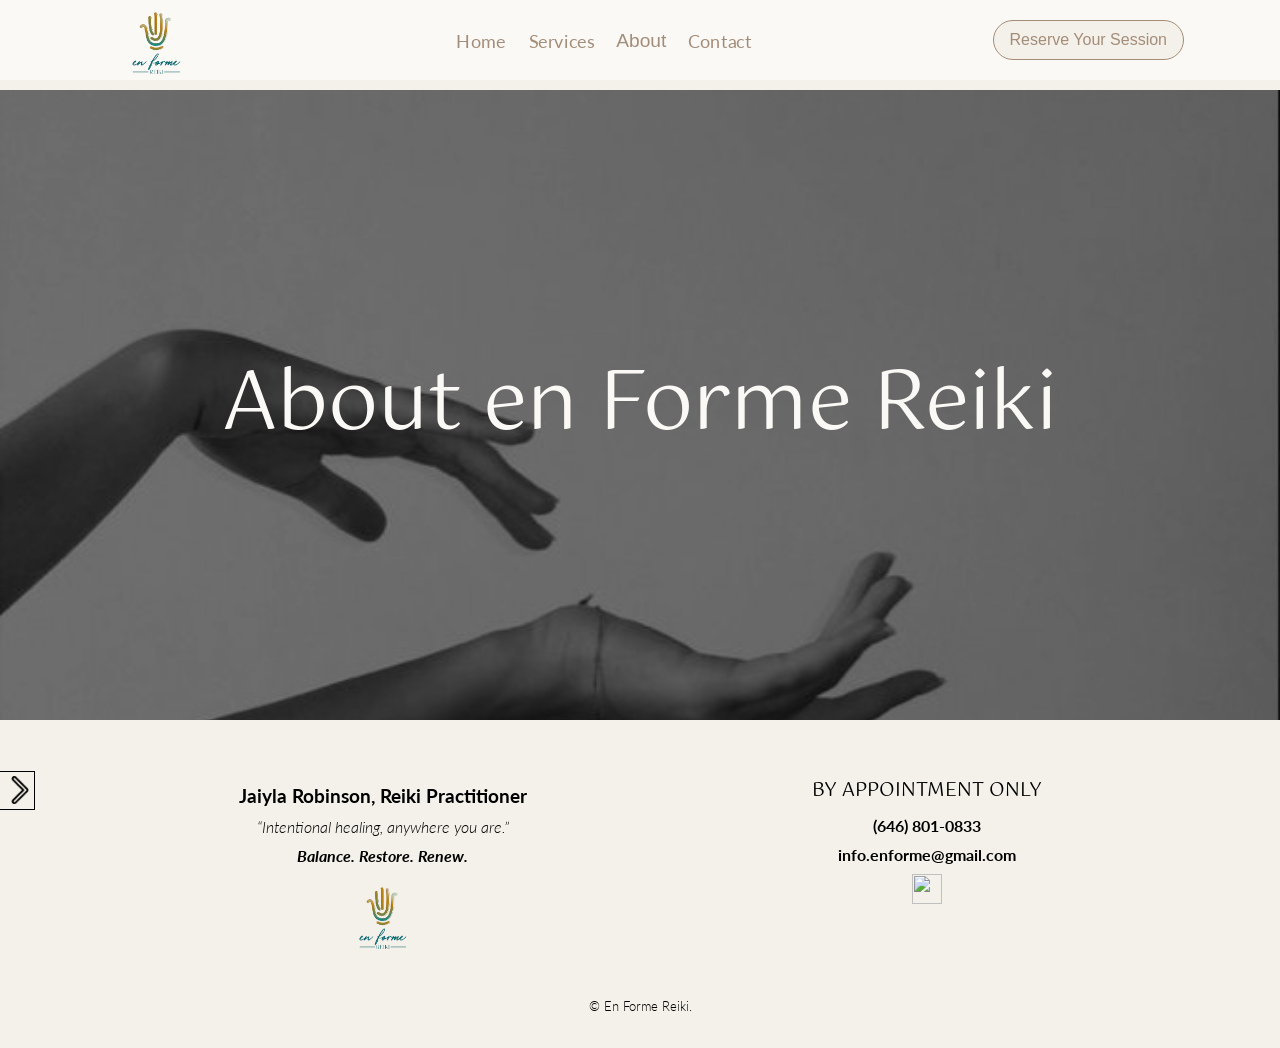
==== about-enforme.html @ 1555f970 "updated pages and content" ====
<!DOCTYPE html>
<html lang="en">
<head>
    <meta charset="UTF-8">
    <meta name="viewport" content="width=device-width, initial-scale=1.0">
    <title>En Forme Reiki - About</title>
    <link rel="shortcut icon" href="./assets/images/logo-only.png" type="image/x-icon">
    <link rel="stylesheet" href="./styles/styles.css">
   <link rel="preconnect" href="https://fonts.googleapis.com">
<link rel="preconnect" href="https://fonts.gstatic.com" crossorigin>
<link href="https://fonts.googleapis.com/css2?family=Gotu&family=Lato:ital,wght@0,100;0,300;0,400;0,700;0,900;1,100;1,300;1,400;1,700;1,900&display=swap" rel="stylesheet">
<link rel="stylesheet" href="https://cdn.jsdelivr.net/npm/swiper@11/swiper-bundle.min.css" />
</head>
<body>
   <nav>
        <div class="close">
            <div class="bar"></div>
            <div class="bar"></div>
            <div class="bar"></div>
        </div>
        <div class="navbar">
            <div class="logo">
                <a href="./index.html"><img src="./assets/images/logo.png" alt=""></a>
                
            </div>
            <ul class="nav-links">
                <a href="./index.html">
                    <li>Home</li>
                </a>
                <a href="./services.html">
                    <li>Services</li>
                </a>
              <div class="dropdown">
  <button class="dropbtn">About</button>
  <div class="dropdown-content">
    <a href="./about.html">Usui Shiki Ryoho Reiki</a>
    <a href="./about-enforme.html">en Forme Reiki</a>

  </div>
</div>
                <a href="./contact.html">
                    <li>Contact</li>
                </a>
            </ul>
            
                <a href="" class="cta"><button>Reserve Your Session</button></a>
            
        </div>
    </nav>
    <section id="enforme-hero">
        <img src="./assets/images/bg.jpg" alt="">
        <h1>About en Forme Reiki</h1>
    </section>
    <div class="sticky-cta">
        <a href="" class="cta"><button>Reserve Your Session</button></a>
        <img src="./assets/icons/right-arrow.png" alt="">
    </div>
     <footer>
        <div class="footer-container">
  <div class="footer-wrap">
            <div class="logo">
            <img src="./assets/images/logo.png" alt="">
        </div>
            <h4>Jaiyla Robinson, Reiki Practitioner</h4>
        <span>“Intentional healing, anywhere you are.”</span>    
        <strong><em>Balance. Restore. Renew.</em></strong>
        
        </div>
        <div class="footer-socials">
            <h3>BY APPOINTMENT ONLY</h3>
            <h4>(646) 801-0833</h4>
            <h4><a style="color:black;" href="mailto:info.enforme@gmail.com">info.enforme@gmail.com</a></h4>
            <a href="https://www.instagram.com/enforme.reiki?igsh=ZTB6aHZ5ZW0xNWhv" target="_blank"><img src="./assets/icons/instagram.png" alt=""></a>
        </div>
        </div>
      
        
        <p>&#169;<span class="year"> </span>En Forme Reiki.</p>
    </footer>
    <script src="./scripts/faqs.js"></script>
</body>
</html>
---- styles/styles.css ----
*{
    margin:0;
    padding:0;
    box-sizing: border-box;
}
html{
    scroll-behavior: smooth;
}
body{
    font-family: 'Lato',sans-serif;
    background: var(--mist);
}
h1,h2,h3{
    font-family: 'Gotu',sans-serif;
}
h1{
    font-size: 3rem;
    font-weight: 400;
}
h3{
    font-weight: 100;
}
p{
    line-height: 1.5;
}
:root{
 --primary: #a48d78;
 --secondary:#c8b9a4;
 --oat:#e6dac8;
 --mist:#f4f1ea;
 --white:#faf9f6;
}
nav{
    width: 100%;
    background: var(--white);
    position: fixed;
    top:0;
    z-index: 10;
}
.cta button:hover{
    cursor: pointer;
    background: var(--secondary);
    color: var(--white);
    border: 1px solid var(--secondary);
}
.buttons{
    display: flex;
    width: 100%;
    justify-content: center;
    align-items: center;
    gap:40px;
}
.cta button,.card button,.buttons button{
    border: 1px solid var(--primary);
    border-radius: 30px;
    width: max-content;
    padding: .6rem 1rem;
    background: var(--mist);
    color:var(--primary);
    font-size: 1rem;
    transition: .3s ease;
}
.buttons button{
    background-color: var(--primary);
    color:var(--mist);
    cursor: pointer;
}
.buttons button:hover{
    background: var(--white);
    color:var(--primary);
}

.logo{
    width: 120px;
    height: 80px;
    position: relative;
}
.logo img{
    position: absolute;
    width: 100%;
    height: 100%;
    object-fit: contain;
    /* margin-top:-5px; */
    /* padding:.5rem; */
}
.navbar{
    display: flex;
    width: 85%;
    margin: auto;
    justify-content: space-between;
    align-items: center;
}
.nav-links{
    display: flex;
    list-style: none;
    align-items: center;
    gap:20px;
    font-size: 1.2rem;
    transition: .3s ease;
}
.nav-links li:hover .nav-links li{
    border-bottom: 1px solid var(--primary);
    scale: 1;
    
}
.dropdown {
  position: relative;
}

/* Style the dropdown button */
.dropbtn {
  background-color:var(--white);
  color: var(--primary);
  /* padding: 16px; */
  font-size: 1.2rem;
  border: none;
  cursor: pointer;
}

/* Dropdown content */
.dropdown-content {
  display: none;
  position: absolute;
  background-color: #f9f9f9;
  min-width: 200px;
  box-shadow: 0px 8px 16px 0px rgba(0,0,0,0.2);
}

/* Links inside dropdown content */
.dropdown-content a {
  color: var(--primary);
  padding: 12px 16px;
  text-decoration: none;
  display: block;
}

/* Change color of dropdown links on hover */
.dropdown-content a:hover {
  background-color: #f1f1f1
}

/* Show the dropdown content on hover */
.dropdown:hover .dropdown-content {
  display: block;
}

/* Change background color of dropdown button on hover */


.nav-links li{
    scale: 0.95;
    transition: .3s ease;
    
}
a{
    text-decoration: none;
    color:var(--primary);
}
.sticky-cta{
    position: fixed;
    bottom:10%;
    left:-190px;
    z-index: 10;
    width: 225px;
    display: flex;
    justify-content: space-between;
    align-items: center;
    transition: .3s ease;
    background: var(--mist);
    cursor: pointer;
    border:1px solid black;
}
.sticky-cta img{
    width: 28px;
    object-fit: contain;
    transition: .3s ease;
}
.sticky-cta.active{
    left:0;
}
.sticky-cta.active:hover > img{
    transform: translateX(-15px) rotateY(180deg);
}
.sticky-cta.active > img{
    transform: rotateY(180deg) translateX(10px);
    transition: .3s ease;
}
.sticky-cta .cta button{
    /* width: 0; */
    /* opacity: 0; */
    border-radius: 0;
    border: 0;
}
.sticky-cta:hover > img{
transform: translateX(3px);
}
section{
    width: 100%;
    min-height: 90vh;
    position: relative;
    top:10vh;
}
.wrapper{
    width: 85%;
    height: 100%;
    margin: auto;
    display: flex;
    flex-direction: column;
    justify-content: center;
    align-items: center;
    /* position: relative; */
}
#hero{
    min-height: 100vh;
}
#hero .hero-headings{
    text-align: center;
}
#hero img,#hero video{
position: absolute;
width: 100%;
height: 100%;
object-fit: cover;
filter: brightness(.5);
}
#hero .cta button{
    width: auto;
    padding:1rem 1rem;
    background: var(--primary);
    color:var(--white)
}
#hero .cta button:hover{
    background: var(--mist);
    color: var(--primary);
}
.hero-headings{
  position: absolute;
    display: flex;
    flex-direction: column;
    gap: 20px;
    top: 35%;
    /* left: 5%; */
    color: var(--mist);
    /* width: 45%; */
    /* height: 85%; */
    justify-content: center;
    align-items: center;
}
.hero-headings h1{
    /* width: 65%; */
    line-height: 1.2;
}
#about{
    height: 90vh!important;
    min-height: 0!important;
}
#about img{
    width: 130px;
}
.img-wrap{
    
}
#about .wrapper{
    display: flex;
    flex-direction: column;
    justify-content: center;
    align-items: center;
    /* height: 100%; */
    text-align: center;
    gap:20px;
    
}
#about h2{
    font-size: 1.8rem;
    width: 65%;
    color:var(--primary);
    color: black;
}
#about h4{
    /* color:var(--secondary); */
    color:#877459;
    font-size: 1.1rem;
    font-weight: 400;
    width: 65%;
    line-height: 1.5;
    /* opacity: .5; */
}

/*split screen */
#third{
    background: var(--primary);
    
}
#third h2{
    color: var(--mist);
    font-size: 3rem;
    position: absolute;
    z-index: 3;
    top:50px;
    /* padding-top: 50px; */
    
}


.gallery h3 {
	font-size:clamp(2rem, 3vw, 6em);
    color:var(--white);
}

.gallery p {
	font-size:clamp(1rem, 1.5vw, 1.5em);
	line-height:1.4;
    color: var(--oat);
    width: 85%;
}


.gallery {
  display:flex;	
  /* outline:1px solid red; */
}

.left {
	width:45vw;
    position: relative;
    left:0!important;
}

.right {
	height:100vh;
	/* outline:1px solid purple; */
	width:60%;
	display:flex;
	flex-direction:column;
	justify-content:center;
    align-items: center;
    right:0!important;
}

.desktopContent {
	margin:auto;
	/* width:80%; */
}

.desktopContentSection {
	min-height:100vh;
	/* outline:1px solid green; */
	display:flex;
	flex-direction:column;
	justify-content:center;
    gap:20px;
}
.desktopContentSection button{
    width: auto;
    padding:1rem;
    background-color: var(--mist);
    border-radius: 30px;
    font-family: 'Lato',sans-serif;
    font-weight: 400;
    font-size: 1rem;
    border: 1px solid var(--secondary);
    /* color:var(--oat); */
}

.desktopPhotos {
	width: 30vw;
    height: 25vw;
	border-radius:20px;
	position:relative;
	overflow:hidden;
	box-shadow:4px 4px 4px rgba(0, 0, 0, 0.4);
}

.desktopPhoto {
	position:absolute;
	width:100%;
	height:100%;
}
.desktopPhoto img{
    position:absolute;
	width:100%;
	height:100%;
    object-fit:cover;
}








/* small screen / mobile layout */
.mobileContent {
	display:none;
	width:80vw;
}

.mobilePhoto img{
	width:80vw;
	height:80vw;
	margin-top:5em;
	border-radius:6vw;
    object-fit: cover;
}


#testimonials{
position: relative;
}
#testimonials .bg{
position: absolute;
width: 100%;
height: 100%;
z-index: -1;
/* opacity: .5; */
object-fit: cover;
filter: brightness(.6);
}
/* services section */
#services h2,#testimonials h2{
    margin:20px auto 10px auto;
    color: var(--primary);
    font-size:3rem;
}
#testimonials h2{
    color:var(--mist);
}
.service-wrapper{
    display: grid;
    grid-template-columns: repeat(4,1fr);
    place-items: center;
    /* width: 85%; */
    padding:1rem;
    gap:40px 20px;
}
.card{
    display: flex;
    flex-direction: column;
    justify-content: center;
    align-items: center;
    /* padding:2rem; */
    gap:10px;
    text-align: center;
    border: 2px solid var(--oat);
    border-radius: 16px;
    width: 100%;
    transition: .3s ease;
}
.card:hover{
    scale: 1.05;
}
.card img{
    width: 100%;
    height: 350px;
    border-radius: 15px 15px 0 0 ;
    background: var(--mist);
}

.card p{
    width: 90%;
    font-weight: 300;
    line-height: 1.5;
}
.card h3{
    font-size: 1.2rem;
    color: var(--primary);
    margin:5px auto;
}
.card button{
    margin:5px auto 10px auto;
}
.card button:hover{
    background-color: var(--primary);
    cursor: pointer;
}
.card button:hover a{
    color:var(--white);
    
}
.card a{
    border-radius: 25px;
    padding: 0;
}
.card span,.card h3{
    font-weight: 600;
}
.card span{
    color:var(--primary);
    font-size: 1.5rem;
}
footer{
    position: relative;
    top:10vh;
}
footer .logo{
  order:1;
}
.footer-socials h3{
margin-top: -25%;
}
.footer-socials img{
    width: 30px;
    height: 30px;
}
.footer-container{
    display: flex;
    width: 85%;
    margin: auto;
    align-items: center;
    justify-content: space-around;
    /* color: var(--primary)!important; */
}
footer,.footer-wrap,.footer-socials{
    display: flex;
    flex-direction: column;
    justify-content:flex-end;
    align-items: center;
    gap:10px;
    padding: 2rem 0;
    height: 100%;
}
.footer-wrap h4{
    font-size: 1.2rem;
}
.footer-wrap span{
    font-size: 1rem;
    font-weight: 300;
    font-style: italic;
}
.footer-wrap{
    display: flex;
}
footer p{
    font-weight: 300;
    /* margin:20px auto; */
    font-size: .8rem;
}
#news {
/* background-image: url('../assets/images/home-1-background-4.webp')!important; */
display: grid;
place-items: center;
}
#news .bg{
    position: absolute;
    width: 100%;
    height: 100%;
    object-fit: cover;
    z-index: -1;
    opacity: .5;
}
.holder{
    display: flex;
    justify-content: center;
    align-items: center;
    gap:20px;
}
.left-holder{
    width: 30vw;
    height: 500px;
    position: relative;
}
.left-holder img{
    position: absolute;
    width: 100%;
    height: 100%;
    object-fit: cover;
    border-radius: 20px;
}
.right-holder{
    width: 50%;
    display: flex;
    flex-direction: column;
    margin-left:40px;
    gap:10px;
}
.right-holder h2{
    color:var(--primary);
}
.right-holder h4{
    color:var(--primary);
    font-size: 1.5rem;
}
.right-holder p{
    color:var(--secondary);
    font-size: 1.1rem;
}
.form{
    display: flex;
    justify-content: flex-start;
    align-items: center;
    gap:5px;
    margin-top:20px;
}
.form input{
    width: 250px;
    padding:1rem;
    border-radius: 30px;
    /* border: 0; */
}
.form button{
    width: 150px;
    padding: 1rem;
    border-radius: 30px;
    border: 0;
    background: var(--oat);
    font-size: 1rem;
    font-weight: 400;
    font-family: 'Lato',sans-serif;
    color:var(--white);
}
.close{
    position: absolute;
    right:5%;
    top:40%;
    display: none;
}
.close.active .bar:nth-of-type(1){
 transform: rotateZ(45deg) translateY(7px);
}
.close.active .bar:nth-of-type(2){
    opacity: 0;
}
.close.active .bar:nth-of-type(3){
 transform: rotateZ(-45deg) translateY(-7px);
}
.bar{
    width: 20px;
    height: 3px;
    background: black;
    margin:2px auto;
    transition: .3s ease;
}

/* swiper  */
.swiper {
      width: 100%;
      height: 100%;
      margin-top:5%;
    }
.swiper-button-next,.swiper-button-prev{
    color:var(--primary)!important;
}
    .swiper-slide {
      text-align: center;
      font-size: 18px;
      font-family: 'Lato',sans-serif!important;
      background: #faf9f6ef;
      display: flex!important;
      flex-direction: column;
      justify-content: center;
      /* align-items: center; */
      padding: 2rem 5rem;
      gap:10px;
      text-align: left!important;
      /* width: 85%!important; */
      /* margin:0 auto!important; */
      text-align: left;
      height: 50vh!important;
      
    }
.swiper-slide h3{
    margin:40px 40px 0 auto;
    text-align: right;
    color:var(--primary);
}
.swiper-slide p{
    text-align: left;
}
    .swiper-slide img {
      display: block;
      width: 100%;
      height: 100%;
      object-fit: cover;
    }

    /* services page */
    #services-hero h1,#about-hero h1,#enforme-hero h1{
        color:var(--white);
        position: absolute;
        top:50%;
        left:50%;
        transform: translate(-50%,-50%);
        font-size: 5rem;
        width: 100%;
        display: inline;
        text-align: center;
        /* font-family: 'Lato',sans-serif; */
    }
    #about{
        background: var(--secondary);
        height: 100%!important;
        padding:50px 0;
    }
    #about .wrapper{
        /* flex-direction: row;  */
        gap:40px;
    }
    #about .wrap{
        display: flex;
        flex-direction: column;
        gap:10px;
        justify-content: center;
    }
    #about h4{
        width: 60%;
        color:var(--white);
    }
    #about img{
        width: 400px;
        /* height: 450px; */
    }
#services-hero, #about-hero,#enforme-hero{
    top:10vh;
    min-height: 70vh;
}
#services-hero img, #about-hero img,#enforme-hero img{
    position: absolute;
    width: 100%;
    height: 100%;
    object-fit: cover;
    filter:brightness(.6);
    z-index: -1;
}   

#all-services h3{
    margin-top:50px;    
    width: 65%;
    color:var(--primary);
    text-align: center;
}
.all-services{
    display: flex;
    flex-direction: column;
    gap:40px;
    margin-top: 40px;
    width: 100%;
}
.serv{
    display: flex;
    flex-direction: column;
    gap:20px;
    width: 65%;
    margin: auto;
    text-align: center;
}
@media screen and (max-width: 599px) {
	.left {
		display:none;
	}
	
	.right {
		height:auto;
		width:100%;
		align-items:center;	
	}	
	
	.desktopPhotos {
		display:none;
	}
	
	.mobileContent {
		display:block;
	}
	

}
@media screen and (min-width:280px) and (max-width:599px) {
    h1{
        font-size: 2rem;
    }
    .hero-headings{
        text-align: center;
    }
    #about h2{
        font-size: 1.5rem;
        width: 90%;
    }
    #about h4{
        width: 90%;
    }
.service-wrapper{
    grid-template-columns: 1fr;
}    
.holder{
    flex-direction: column;
}
.left-holder,.right-holder{
    width: 85%;
    margin: auto;
    /* padding:1rem; */
}

.form input{
    width: 200px;
}
.wrapper,.service-wrapper{
    width: 100%;
}
.navbar{
    flex-direction: column;
}
.nav-links{
    height: 100vh;
    flex-direction: column;
    justify-content: center;
    position: absolute;
    left:-100%
}
.close {
    display: block;
    z-index: 11;
}
nav .cta{
    display: none;
}
.logo{
    height: 80px;
    z-index: 11;
}
.nav-links.active{
    width: 100%;
left:0;
z-index: 10;
background: var(--mist);
}
}
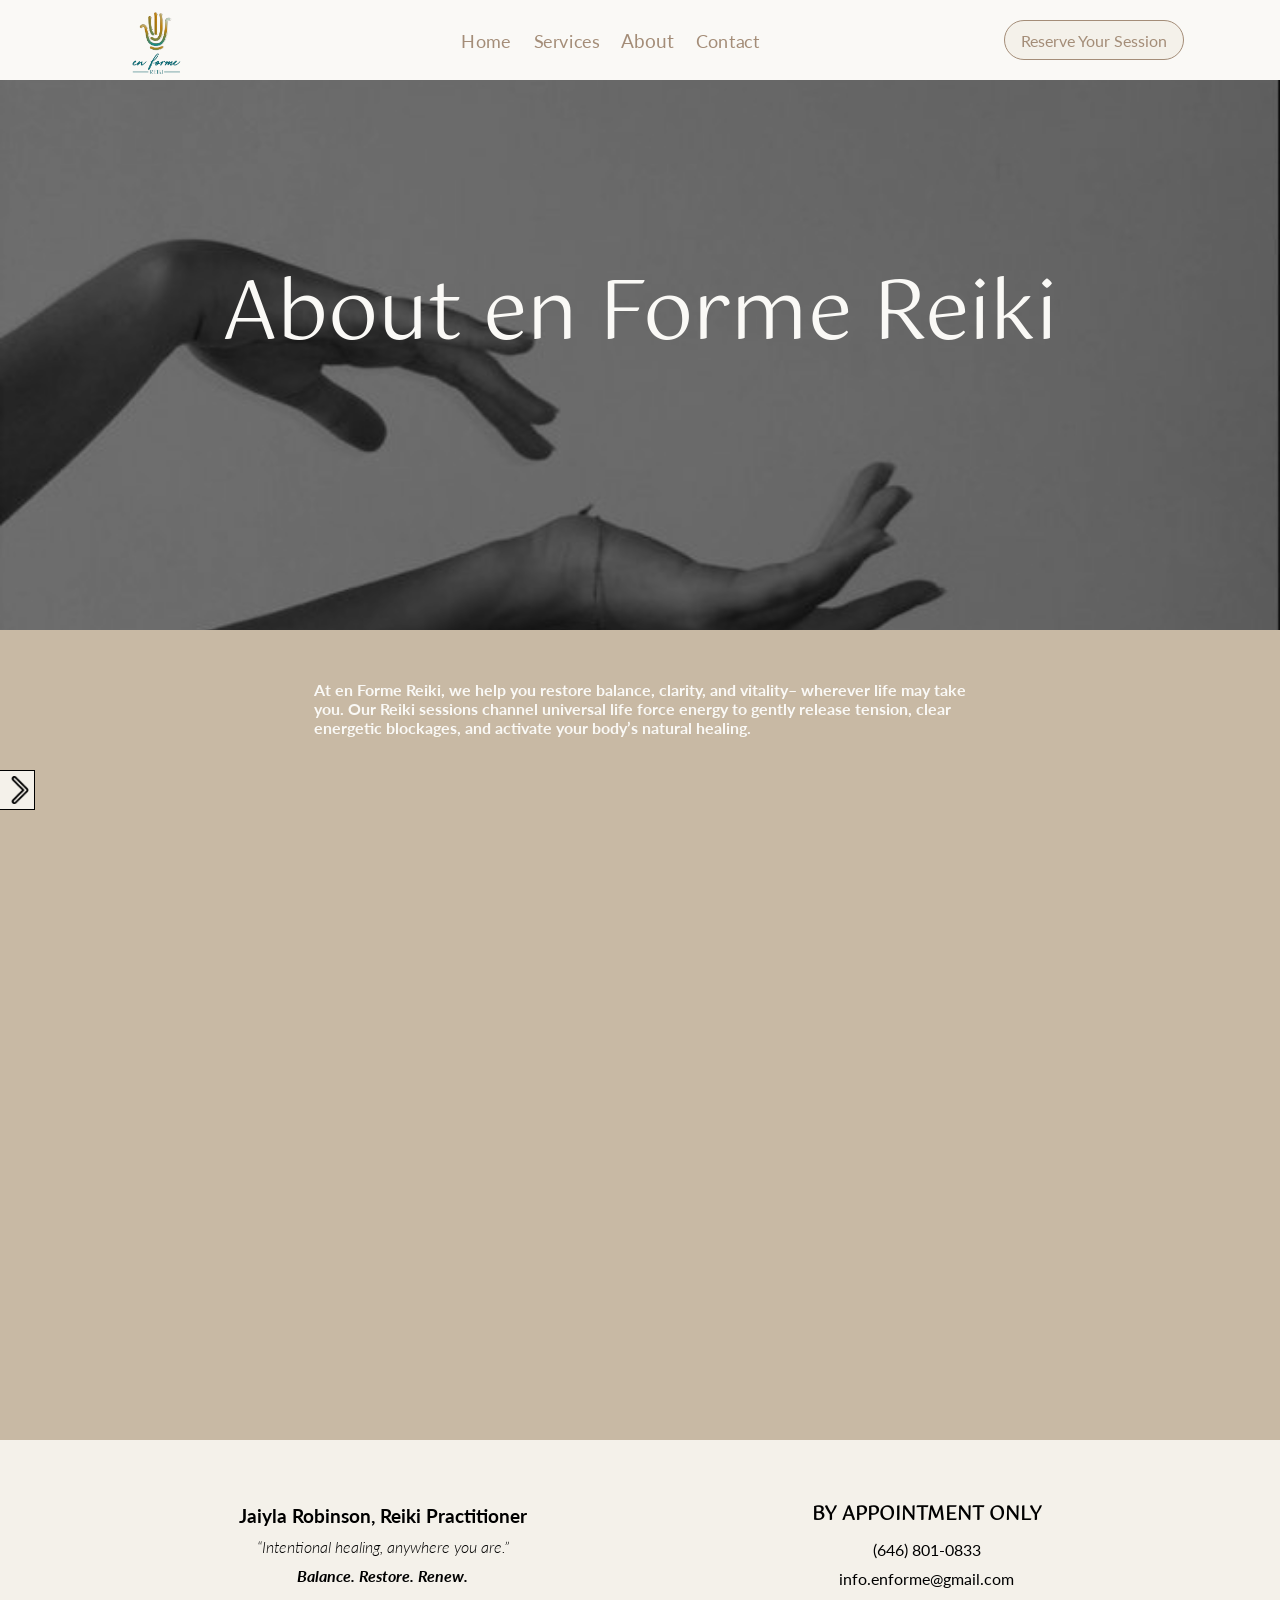
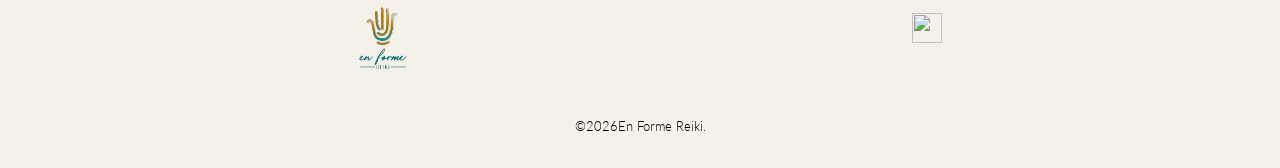
==== commit 0c834650: "more content added" ====
--- a/about-enforme.html
+++ b/about-enforme.html
@@ -51,6 +51,14 @@
         <img src="./assets/images/bg.jpg" alt="">
         <h1>About en Forme Reiki</h1>
     </section>
+    <section id="about-enforme">
+        <div class="wrapper">
+
+            <h4>At en Forme Reiki, we help you restore balance, clarity, and vitality–  wherever life may take you. Our Reiki sessions channel universal life force energy to gently release tension, clear energetic blockages, and activate your body’s natural healing.</h4>
+
+        </div>
+
+    </section>
     <div class="sticky-cta">
         <a href="" class="cta"><button>Reserve Your Session</button></a>
         <img src="./assets/icons/right-arrow.png" alt="">
@@ -78,5 +86,6 @@
         <p>&#169;<span class="year"> </span>En Forme Reiki.</p>
     </footer>
     <script src="./scripts/faqs.js"></script>
+    <script>document.querySelector('.year').textContent = new Date().getFullYear();</script>
 </body>
 </html>
--- a/styles/styles.css
+++ b/styles/styles.css
@@ -29,6 +29,7 @@
  --oat:#e6dac8;
  --mist:#f4f1ea;
  --white:#faf9f6;
+ --swiper-navigation-size: 60px;
 }
 nav{
     width: 100%;
@@ -36,6 +37,11 @@
     position: fixed;
     top:0;
     z-index: 10;
+}
+button{
+    font-family: 'Lato',sans-serif;
+    font-weight: 400;
+    transition: .3s ease;       
 }
 .cta button:hover{
     cursor: pointer;
@@ -198,7 +204,7 @@
     width: 100%;
     min-height: 90vh;
     position: relative;
-    top:10vh;
+    /* top:10vh; */
 }
 .wrapper{
     width: 85%;
@@ -253,6 +259,7 @@
 #about{
     height: 90vh!important;
     min-height: 0!important;
+    background: var(--white)!important;
 }
 #about img{
     width: 130px;
@@ -278,7 +285,7 @@
 }
 #about h4{
     /* color:var(--secondary); */
-    color:#877459;
+    color:#2a2a2a!important;
     font-size: 1.1rem;
     font-weight: 400;
     width: 65%;
@@ -289,7 +296,11 @@
 /*split screen */
 #third{
     background: var(--primary);
+    min-height: auto!important;
     
+}
+#third .wrapper{
+    min-height: 70vh;
 }
 #third h2{
     color: var(--mist);
@@ -301,24 +312,25 @@
     
 }
 
+.gallery {
+  display:flex;	
+  margin-top:150px;
+  padding:2rem 0;
+}
 
 .gallery h3 {
-	font-size:clamp(2rem, 3vw, 6em);
+	font-size:clamp(2rem, 2vw, 6em);
     color:var(--white);
 }
 
 .gallery p {
-	font-size:clamp(1rem, 1.5vw, 1.5em);
+	font-size:clamp(1rem, 1.2vw, 1.5em);
 	line-height:1.4;
     color: var(--oat);
     width: 85%;
 }
 
 
-.gallery {
-  display:flex;	
-  /* outline:1px solid red; */
-}
 
 .left {
 	width:45vw;
@@ -327,7 +339,7 @@
 }
 
 .right {
-	height:100vh;
+	height:70vh;
 	/* outline:1px solid purple; */
 	width:60%;
 	display:flex;
@@ -343,7 +355,7 @@
 }
 
 .desktopContentSection {
-	min-height:100vh;
+	min-height:70vh;
 	/* outline:1px solid green; */
 	display:flex;
 	flex-direction:column;
@@ -363,12 +375,13 @@
 }
 
 .desktopPhotos {
-	width: 30vw;
+	width: 35vw;
     height: 25vw;
 	border-radius:20px;
 	position:relative;
 	overflow:hidden;
 	box-shadow:4px 4px 4px rgba(0, 0, 0, 0.4);
+    bottom:10%;
 }
 
 .desktopPhoto {
@@ -407,15 +420,16 @@
 
 #testimonials{
 position: relative;
-}
-#testimonials .bg{
+/* background: var(--mist); */
+}
+#testimonials .bg,#retreat .bg{
 position: absolute;
 width: 100%;
 height: 100%;
 z-index: -1;
 /* opacity: .5; */
 object-fit: cover;
-filter: brightness(.6);
+filter: brightness(.6) sepia(.7) blur(2px);
 }
 /* services section */
 #services h2,#testimonials h2{
@@ -424,7 +438,7 @@
     font-size:3rem;
 }
 #testimonials h2{
-    color:var(--mist);
+    color:var(--white);
 }
 .service-wrapper{
     display: grid;
@@ -491,17 +505,25 @@
 }
 footer{
     position: relative;
-    top:10vh;
+    /* top:10vh; */
 }
 footer .logo{
   order:1;
 }
 .footer-socials h3{
-margin-top: -25%;
+margin-top: -15%;
+font-weight: 800;
+}
+.footer-socials h4{
+
+    font-weight: 400;
+    font-size: 1rem;
 }
 .footer-socials img{
     width: 30px;
     height: 30px;
+    position: relative;
+    margin-top:15px;
 }
 .footer-container{
     display: flex;
@@ -640,6 +662,8 @@
     }
 .swiper-button-next,.swiper-button-prev{
     color:var(--primary)!important;
+    /* width: 20px!important; */
+      /* height: 20px!important; */
 }
     .swiper-slide {
       text-align: center;
@@ -649,7 +673,7 @@
       display: flex!important;
       flex-direction: column;
       justify-content: center;
-      /* align-items: center; */
+      align-items: center;
       padding: 2rem 5rem;
       gap:10px;
       text-align: left!important;
@@ -666,6 +690,7 @@
 }
 .swiper-slide p{
     text-align: left;
+    font-weight: 300;
 }
     .swiper-slide img {
       display: block;
@@ -687,31 +712,45 @@
         text-align: center;
         /* font-family: 'Lato',sans-serif; */
     }
-    #about{
+    #about,#about-enforme{
         background: var(--secondary);
         height: 100%!important;
         padding:50px 0;
     }
-    #about .wrapper{
+    #about .wrapper,#about-enforme .wrapper{
         /* flex-direction: row;  */
         gap:40px;
     }
     #about .wrap{
         display: flex;
         flex-direction: column;
-        gap:10px;
+        gap:5px;
         justify-content: center;
     }
-    #about h4{
+    #about h4,#about-enforme h4{
         width: 60%;
         color:var(--white);
     }
+   .zoom{
+    width: 10%!important;
+
+   }
     #about img{
         width: 400px;
         /* height: 450px; */
     }
+    .about span:first-of-type{
+        margin-top:10px;
+    }
+    .about span{
+        color:#2a2a2a;
+        font-style: italic;
+    }
+    .about .wrapper{
+        /* flex-direction: row!important; */
+    }
 #services-hero, #about-hero,#enforme-hero{
-    top:10vh;
+    /* top:10vh; */
     min-height: 70vh;
 }
 #services-hero img, #about-hero img,#enforme-hero img{
@@ -730,20 +769,262 @@
     text-align: center;
 }
 .all-services{
-    display: flex;
-    flex-direction: column;
-    gap:40px;
+     display: grid;
+    grid-template-columns: repeat(4,1fr);
+    gap:20px;
     margin-top: 40px;
     width: 100%;
+    padding:3rem 0;
+}
+#all-services .all-services{
+    display: flex;
+    flex-direction: row;
+    align-items: flex-start;
+    
 }
 .serv{
     display: flex;
     flex-direction: column;
-    gap:20px;
-    width: 65%;
+    gap:10px;
+    width: 300px;
     margin: auto;
     text-align: center;
-}
+    border:3px solid var(--oat);
+    padding:1rem;
+    border-radius: 15px;
+    box-shadow: 0 3px .5rem gray;
+    max-height: 250px;
+    overflow: hidden;
+    position: relative;
+    transition: max-height .3s linear;
+    /* will-change: max-height; */
+    background:var(--oat);
+}
+.serv h2{
+    font-size: 1.2rem;
+    font-weight: 400;
+}
+.serv img{
+    width: 100%;
+    height: 100px;
+    border-radius: 10px;
+    object-fit: cover;
+    object-position: center bottom;
+    position: relative;
+}
+
+.down{
+    top:30px;
+    
+}
+.serv.active{
+    /* transition: max-height 300ms linear; */
+    /* will-change: max-height; */
+    max-height: 1000px;
+    align-self: flex-start;
+}
+.prices{
+    display: flex;
+    justify-content: center;
+    align-items: center;
+    gap:20px;
+    flex-wrap: wrap;
+}
+.prices span{
+    font-weight: 600;
+    color: #2a2a2a;
+    background: var(--mist);
+    padding: 1rem ;
+    border-radius: 20px;
+}
+
+.more{
+    
+    position: absolute;
+    bottom:-5px;
+    left:50%;
+    transform: translateX(-50%);
+    font-size: 1rem;
+    font-family: 'Lato',sans-serif;
+    color: #2a2a2a;
+    font-weight: 400;
+    padding: .2rem .5rem;
+    border-radius: 0 0 10px 10px;
+    /* border: 1px solid var(--primary); */
+    /* opacity: .7; */
+    background: linear-gradient(to bottom, transparent 5%,var(--mist) 25% ,var(--oat)) ;
+    width: 100%;
+    height: 35%;
+    display: grid;
+    place-items: center;
+    cursor: pointer;
+    pointer-events: all;
+    z-index: 2;
+}
+.more.active{
+    opacity: 0;
+    pointer-events: none;
+}
+
+.serv p{
+    font-weight: 300;
+    line-height: 1.2;
+    margin: auto;
+}
+#packages,#corporate,#retreat,#benefits{
+    padding:2rem 0;
+    position: relative;
+}
+.back{
+    position: absolute;
+    width: 100%;
+    height: 100%;
+    z-index: -1;
+    object-fit: cover;
+    opacity: .5;
+    /* filter:grayscale(.2); */
+}
+#packages h1,#corporate h1,#benefits h1{
+    color: var(--primary);
+    text-align: center;
+    display: inline;
+    /* align-self: flex-start; */
+}
+#retreat{
+    padding:0;
+}
+#retreat h1{
+    color: var(--mist);
+    text-align: center;
+    margin:10px auto;
+    
+}
+#packages h1{
+    margin-top: 20px;
+}
+#packages .all-services{
+    grid-template-columns: repeat(2,1fr);
+}
+.content-wrap {
+    display: flex;
+    justify-content: center;
+    align-items: center;
+    background: #faf9f6bb;
+    border-radius: 15px;
+}
+.content-left,.content-right{
+    display: flex;
+    flex-direction: column;
+    justify-content: center;
+    align-items: center;
+    gap:10px;
+    width: calc(85vw/2);
+    position: relative;
+    text-align: center;
+}
+.content-left p{
+width: 80%;
+line-height: 1.5;
+text-align: left;
+}
+.content-right:first-of-type{
+    /* right:-20px; */
+}
+.content-wrap img{
+    width: 100%;
+    height: 400px;
+    object-fit: cover;
+    border-radius: 10px;
+}
+.content-wrap h1{
+color: var(--primary);
+}
+#corporate{
+    /* background: var(--secondary); */
+    padding:0;
+    
+}
+#corporate h1{
+    color:var(--white);
+    margin-top: 20px;
+}
+#corporate .all-services,#retreat .all-services{
+    display: grid;
+    grid-template-columns: repeat(3,1fr);
+}
+#corporate .serv {
+    /* width: 450px; */
+}
+#corporate .bg{
+    position: absolute;
+    width: 100%;
+    height: 100%;
+    object-fit: cover;
+    z-index: -1;
+    opacity: .5;
+    filter: brightness(.6);
+    padding:-2rem 0;
+}
+.desc{
+        color: var(--mist);
+}
+#corporate h2{
+    color:black;
+}
+#corporate .serv p{
+    width: 100%;
+}
+.table{
+    display: flex;
+    flex-direction: column;
+    margin:10px auto 20px auto;
+}
+
+.row{
+    display: grid;
+    grid-template-columns: repeat(3,1fr);
+    color:var(--white);
+    background: #2a2a2aaf;
+    border-radius: 10px;
+    /* border:1px solid var(--mist); */
+}
+.row > *{
+    border:1px solid var(--mist);
+    padding:1rem;
+}
+.type h3,.model h3,.rate h3{
+    font-weight: 800;
+}
+#benefits h1{
+    margin:20px auto;
+}
+.benefits-wrap{
+    display: grid;
+    grid-template-columns: repeat(2,1fr);
+}
+.benefits-right h3{
+    font-size: 2rem;
+}
+.benefits-left{
+    width: 35vw;
+}
+.benefits-left img{
+    width: 100%;
+}
+.benefits-right{
+    display: flex;
+    flex-direction: column;
+    align-items: center;
+    justify-content: center;
+    gap:10px;
+}
+#benefits ul{
+    margin-left:20px;
+    display: flex;
+    flex-direction: column;
+    gap:10px;
+}
+
 @media screen and (max-width: 599px) {
 	.left {
 		display:none;
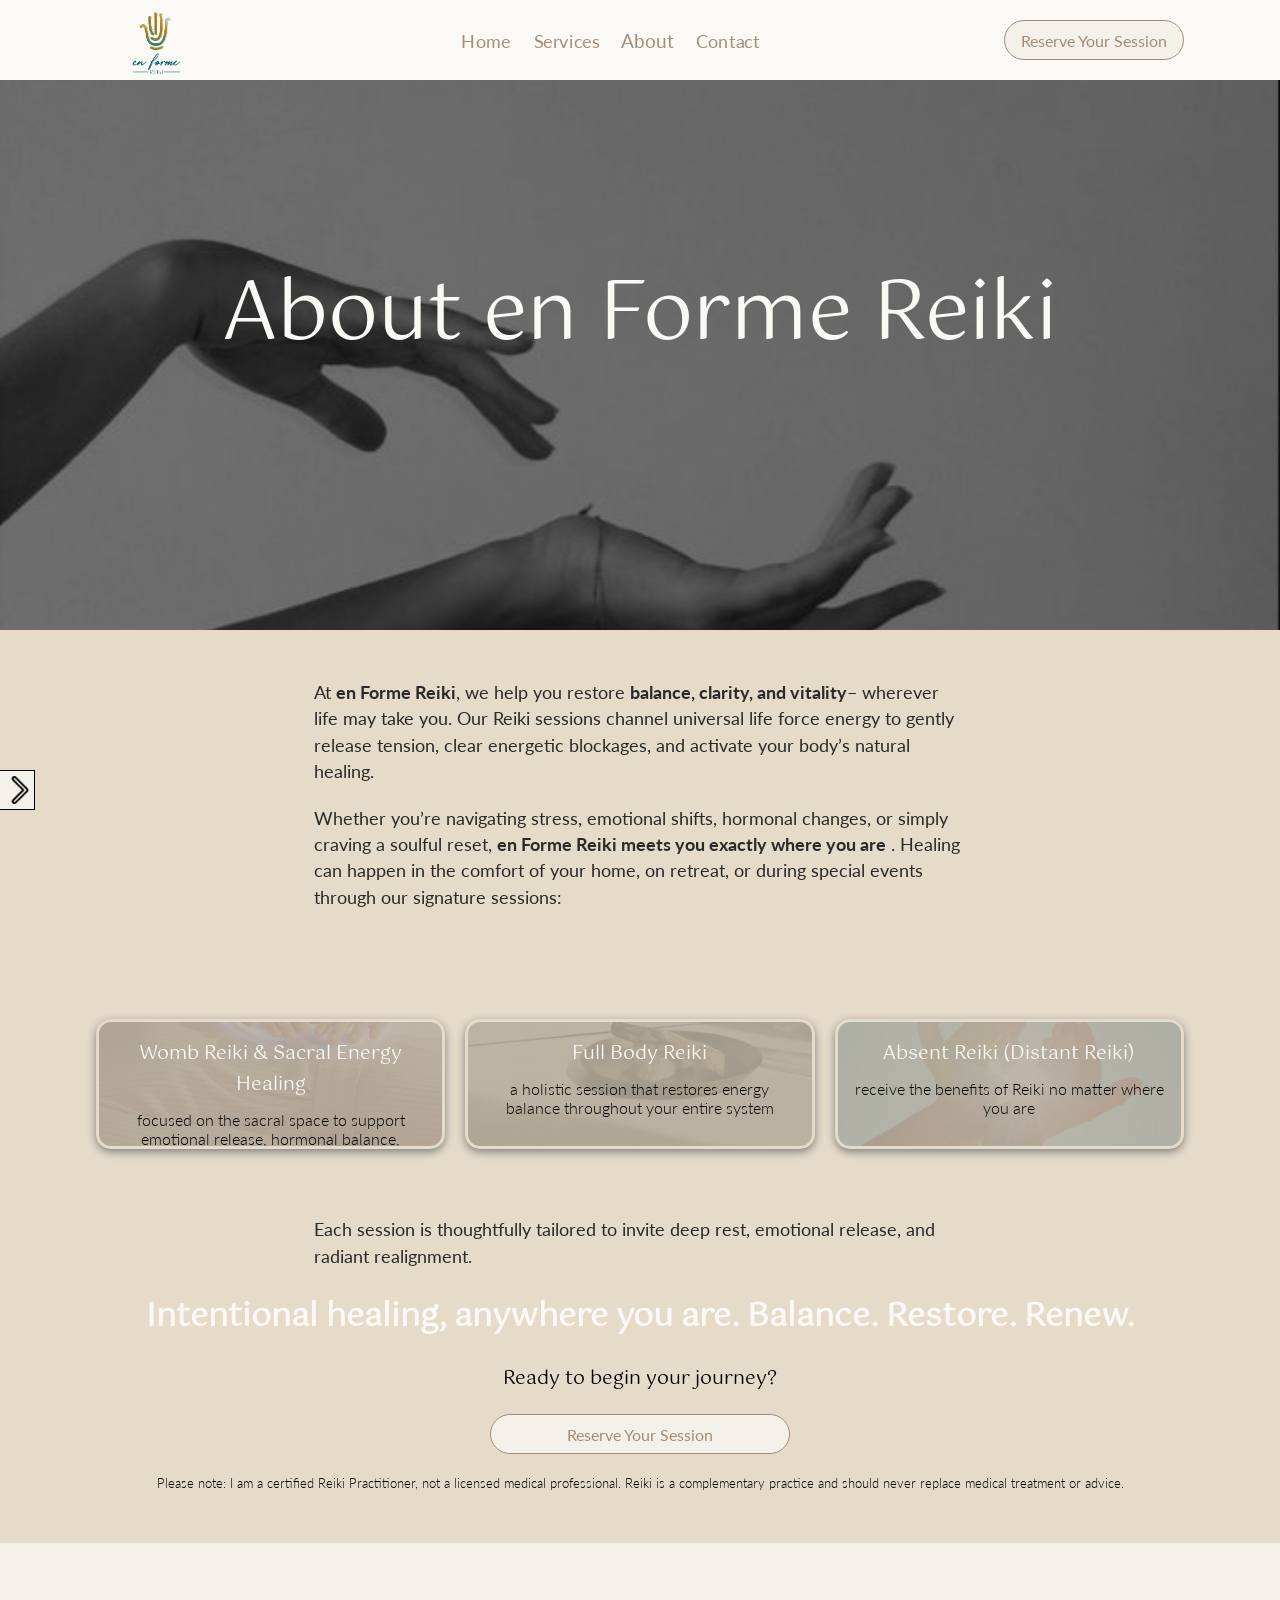
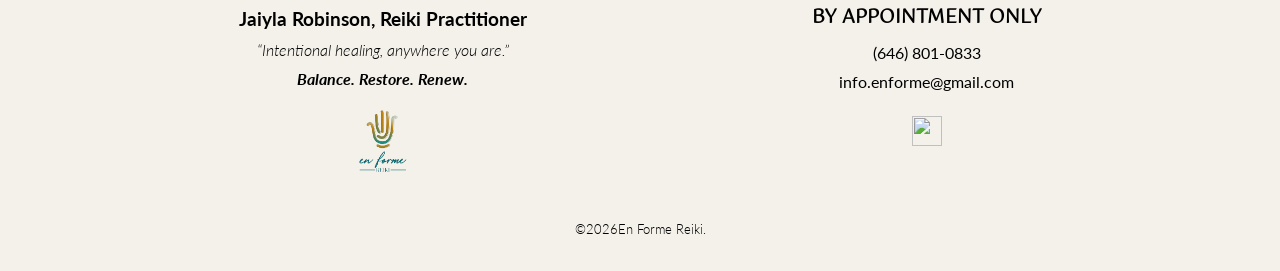
==== commit de8273f6: "all pages" ====
--- a/about-enforme.html
+++ b/about-enforme.html
@@ -54,8 +54,41 @@
     <section id="about-enforme">
         <div class="wrapper">
 
-            <h4>At en Forme Reiki, we help you restore balance, clarity, and vitality–  wherever life may take you. Our Reiki sessions channel universal life force energy to gently release tension, clear energetic blockages, and activate your body’s natural healing.</h4>
+            <h4>At <strong>en Forme Reiki</strong>, we help you restore  <strong>balance, clarity, and vitality</strong>–  wherever life may take you. Our Reiki sessions channel universal life force energy to gently release tension, clear energetic blockages, and activate your body’s natural healing.</h4>
+            <h4>Whether you’re navigating stress, emotional shifts, hormonal changes, or simply craving a soulful reset, <strong>en Forme Reiki meets you exactly where you are</strong> . Healing can happen in the comfort of your home, on retreat, or during special events through our signature sessions:</h4>
+          <div class="all-services">
+              <div class="serv">
+                
+                  <h2>Womb Reiki & Sacral Energy Healing</h2>
+                  <img src="./assets/images/womb.jpg" alt="">
+                <p>focused on the sacral space to support emotional release, hormonal balance, creativity, and connection to your inner flow</p>
+               
+              </div>
+               <div class="serv">
+             
+                   <h2>Full Body Reiki</h2>
+                   <img src="./assets/images/incense.jpg" alt="" class="down">
+                <p>a holistic session that restores energy balance throughout your entire system</p>
+              
+                
+              </div>
+              <div class="serv">
+                
+                  <h2>Absent Reiki (Distant Reiki)</h2>
+                  <img  src="./assets/images/absent.avif" alt="" class="down">
+                <p>receive the benefits of Reiki no matter where you are</p>    
+              </div>
+             
+              
+            </div>
+<h4>Each session is thoughtfully tailored to invite deep rest, emotional release, and radiant realignment.</h4>
+<h2>Intentional healing, anywhere you are. Balance. Restore. Renew.</h2>
 
+<h3>Ready to begin your journey?</h3>
+ <a href="" class="cta"><button>Reserve Your Session</button></a>
+ <p class="note">
+    Please note: I am a certified Reiki Practitioner, not a licensed medical professional. Reiki is a complementary practice and should never replace medical treatment or advice.
+ </p>
         </div>
 
     </section>
@@ -86,6 +119,7 @@
         <p>&#169;<span class="year"> </span>En Forme Reiki.</p>
     </footer>
     <script src="./scripts/faqs.js"></script>
+    <script src="scripts/script.js"></script>
     <script>document.querySelector('.year').textContent = new Date().getFullYear();</script>
 </body>
 </html>
--- a/styles/styles.css
+++ b/styles/styles.css
@@ -283,7 +283,7 @@
     color:var(--primary);
     color: black;
 }
-#about h4{
+#about h4,#about-enforme h4,#contact h4{
     /* color:var(--secondary); */
     color:#2a2a2a!important;
     font-size: 1.1rem;
@@ -429,7 +429,7 @@
 z-index: -1;
 /* opacity: .5; */
 object-fit: cover;
-filter: brightness(.6) sepia(.7) blur(2px);
+filter: brightness(.6) sepia(.6);
 }
 /* services section */
 #services h2,#testimonials h2{
@@ -700,7 +700,7 @@
     }
 
     /* services page */
-    #services-hero h1,#about-hero h1,#enforme-hero h1{
+    #services-hero h1,#about-hero h1,#enforme-hero h1,#contact-hero h1{
         color:var(--white);
         position: absolute;
         top:50%;
@@ -712,14 +712,66 @@
         text-align: center;
         /* font-family: 'Lato',sans-serif; */
     }
-    #about,#about-enforme{
+    #about,#about-enforme,#contact{
         background: var(--secondary);
         height: 100%!important;
         padding:50px 0;
     }
-    #about .wrapper,#about-enforme .wrapper{
+    #contact{
+        background: var(--oat);
+    }
+    #about-enforme{
+        background: var(--oat);
+    }
+    #about-enforme h4,#contact h4{
+        color:#2a2a2a;
+        width: 60%;
+    }
+    #about .wrapper,#about-enforme .wrapper,#contact .wrapper{
         /* flex-direction: row;  */
-        gap:40px;
+        gap:20px;
+    }
+    #about-enforme .all-services{
+        display: flex;
+    }
+    #about-enforme .serv{
+       max-height: 1000px;
+    width: 100%;
+    height: 130px;
+    justify-content: flex-start;
+    align-items: center;
+    }
+    #about-enforme h2{
+        color: var(--white);
+        font-size: 2rem;
+    }
+    #about-enforme .serv h2{
+        font-size: 1.2rem;
+    }
+    #about-enforme .serv p, #about-enforme .serv h2{
+        z-index: 2;
+        margin:0;
+    }
+    #about-enforme img{
+        position: absolute;
+        width: 100%;
+        height: 100%;
+        top:0;
+        left:0;
+        z-index: 0;
+        opacity: .3;
+        filter: brightness(.4);
+    }
+    #about-enforme .down{
+        top:0;
+    }
+    #about-enforme .wrapper .cta,#about-enforme .wrapper .cta button,#contact .cta,#contact .cta button{
+        width: 300px;
+    }
+   
+    .note{
+        font-size: .8rem;
+        font-weight: 300;
     }
     #about .wrap{
         display: flex;
@@ -727,10 +779,11 @@
         gap:5px;
         justify-content: center;
     }
-    #about h4,#about-enforme h4{
+    #about h4{
         width: 60%;
         color:var(--white);
     }
+    
    .zoom{
     width: 10%!important;
 
@@ -749,11 +802,11 @@
     .about .wrapper{
         /* flex-direction: row!important; */
     }
-#services-hero, #about-hero,#enforme-hero{
+#services-hero, #about-hero,#enforme-hero,#contact-hero{
     /* top:10vh; */
     min-height: 70vh;
 }
-#services-hero img, #about-hero img,#enforme-hero img{
+#services-hero img, #about-hero img,#enforme-hero img,#contact-hero img{
     position: absolute;
     width: 100%;
     height: 100%;
@@ -1024,7 +1077,46 @@
     flex-direction: column;
     gap:10px;
 }
-
+form{
+    display: flex;
+    flex-direction: column;
+    justify-content: center;
+    align-items: center;
+    gap:20px;
+    margin-top:20px;
+    width: 50%;
+    border:3px solid var(--white);
+    padding:1rem;
+    border-radius: 10px;
+     background: var(--oat);
+}
+
+form input,textarea{
+    padding: 1rem;
+    border-radius: 10px;
+    border:0;
+    width: 100%;
+}
+textarea{
+resize: none;
+height: 150px;
+}
+form button{
+    width: 200px;
+    padding: 1rem;
+    border-radius: 30px;
+    border: 0;
+    background: var(--white);
+    font-size: 1rem;
+    font-weight: 400;
+    font-family: 'Lato',sans-serif;
+    color:#2a2a2a;
+    cursor: pointer;
+}
+form button:hover{
+    background: var(--primary);
+    color:var(--white);
+}
 @media screen and (max-width: 599px) {
 	.left {
 		display:none;
